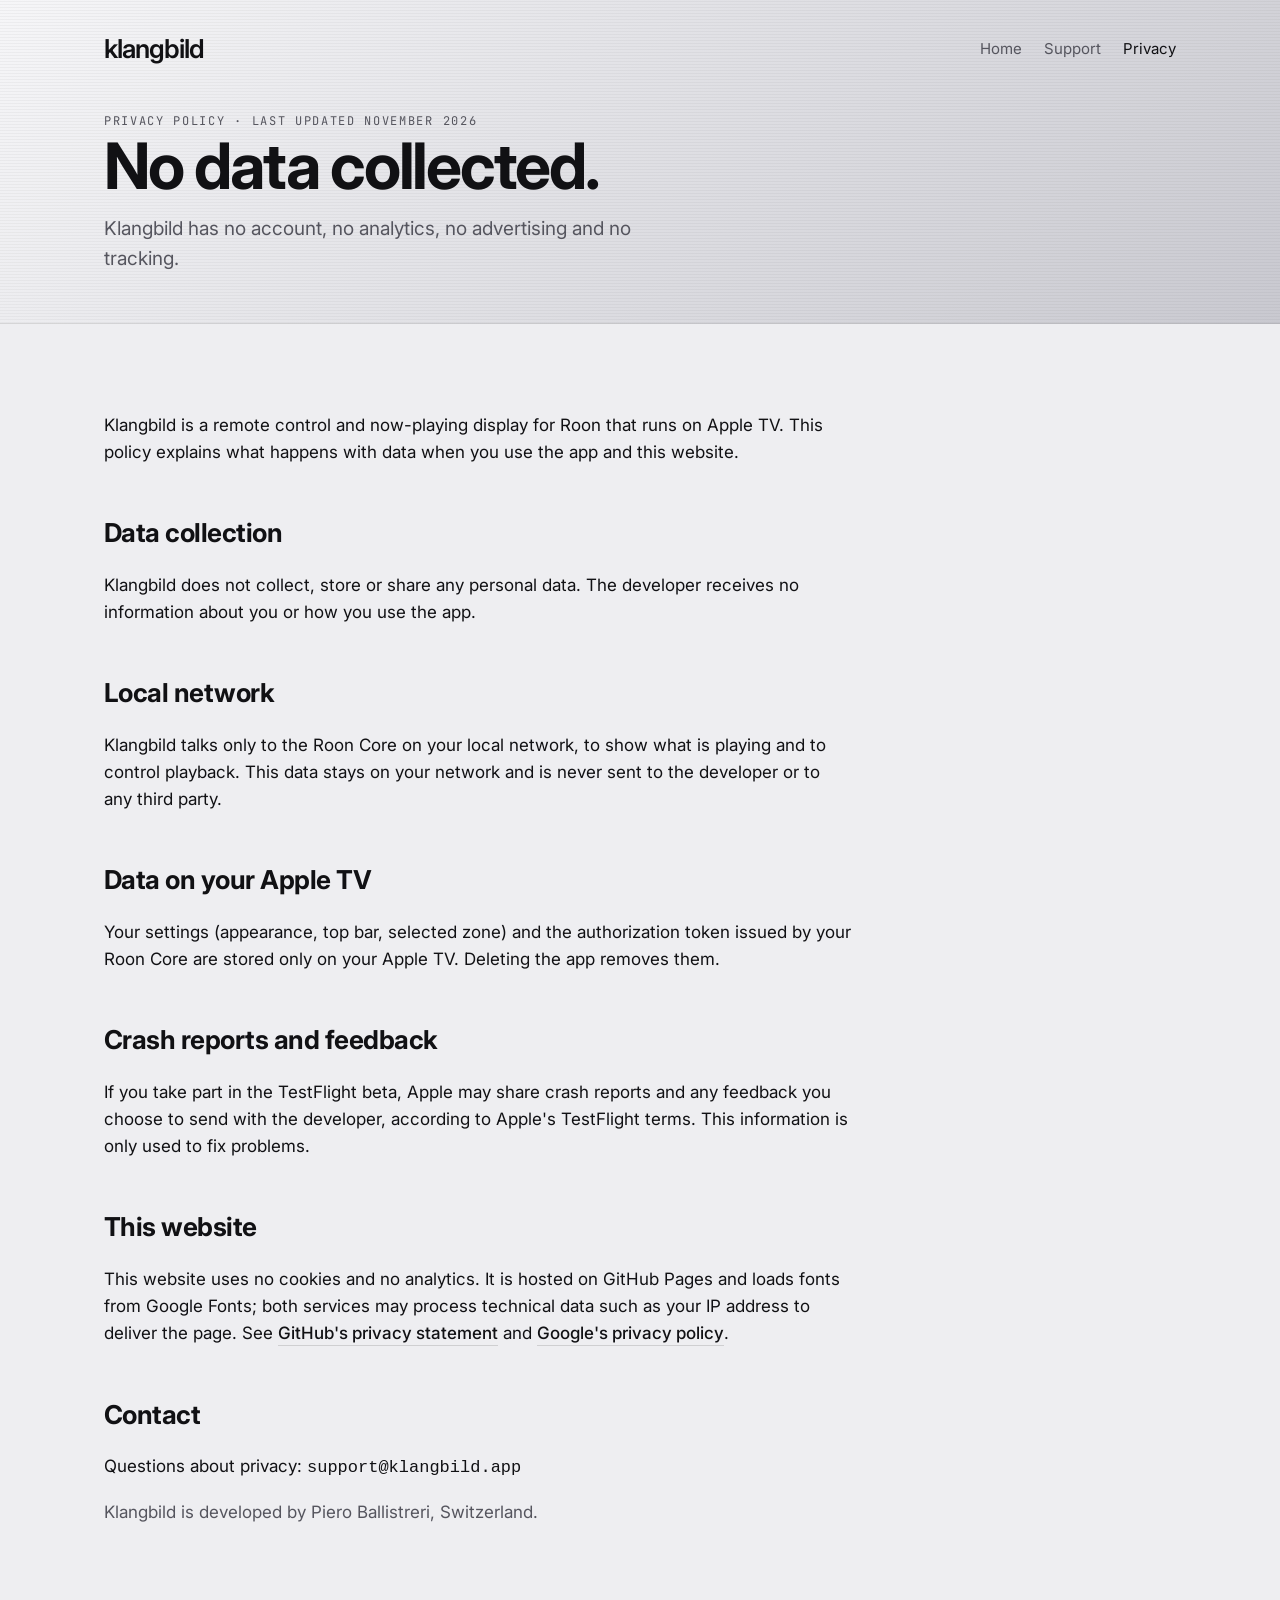
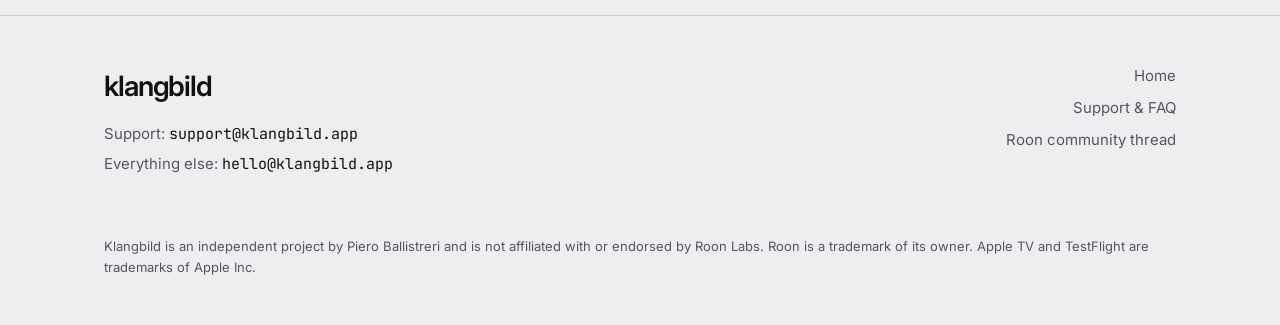
==== privacy/index.html @ 245a462f "Publish klangbild.app Co-Authored-By: Claude Opus 5.5 <noreply@anthropic.com> Claude-Session: https:" ====
<!doctype html>
<html lang="en">
<head>
<meta charset="utf-8">
<meta name="viewport" content="width=device-width, initial-scale=1, viewport-fit=cover">
<title>Klangbild Privacy Policy</title>
<meta name="description" content="Klangbild does not collect any personal data.">
<link rel="icon" type="image/png" href="../img/favicon.png">
<link rel="apple-touch-icon" href="../img/apple-touch-icon.png">
<link rel="preconnect" href="https://fonts.googleapis.com">
<link rel="preconnect" href="https://fonts.gstatic.com" crossorigin>
<link rel="stylesheet" href="https://fonts.googleapis.com/css2?family=Inter:opsz,wght@14..32,400;14..32,500;14..32,600;14..32,700&family=JetBrains+Mono:wght@400;500&display=swap">
<link rel="stylesheet" href="../assets/site.css">
</head>
<body>

<header class="panel compact">
  <div class="wrap">
    <div class="topbar">
      <a class="home mini-mark" href="../">klangbild</a>
      <nav aria-label="Main">
        <a href="../">Home</a>
        <a href="../support/">Support</a>
        <a href="./" aria-current="page">Privacy</a>
      </nav>
    </div>
    <div>
      <span class="label">Privacy policy · Last updated November 2026</span>
      <h1 class="page-title">No data collected.</h1>
      <p class="page-lede">Klangbild has no account, no analytics, no advertising and no tracking.</p>
    </div>
  </div>
</header>

<main>
  <section>
    <div class="wrap">
      <div class="prose">
        <p>Klangbild is a remote control and now-playing display for Roon that runs on Apple TV. This policy explains what happens with data when you use the app and this website.</p>

        <h2>Data collection</h2>
        <p>Klangbild does not collect, store or share any personal data. The developer receives no information about you or how you use the app.</p>

        <h2>Local network</h2>
        <p>Klangbild talks only to the Roon Core on your local network, to show what is playing and to control playback. This data stays on your network and is never sent to the developer or to any third party.</p>

        <h2>Data on your Apple TV</h2>
        <p>Your settings (appearance, top bar, selected zone) and the authorization token issued by your Roon Core are stored only on your Apple TV. Deleting the app removes them.</p>

        <h2>Crash reports and feedback</h2>
        <p>If you take part in the TestFlight beta, Apple may share crash reports and any feedback you choose to send with the developer, according to Apple's TestFlight terms. This information is only used to fix problems.</p>

        <h2>This website</h2>
        <p>This website uses no cookies and no analytics. It is hosted on GitHub Pages and loads fonts from Google Fonts; both services may process technical data such as your IP address to deliver the page. See <a class="link" href="https://docs.github.com/en/site-policy/privacy-policies/github-general-privacy-statement">GitHub's privacy statement</a> and <a class="link" href="https://policies.google.com/privacy">Google's privacy policy</a>.</p>

        <h2>Contact</h2>
        <p>Questions about privacy: <code>support@klangbild.app</code></p>
        <p class="muted">Klangbild is developed by Piero Ballistreri, Switzerland.</p>
      </div>
    </div>
  </section>
</main>

<footer>
  <div class="wrap">
    <div>
      <div class="footer-mark">klangbild</div>
      <div class="contact">
        <span>Support: <code>support@klangbild.app</code></span>
        <span>Everything else: <code>hello@klangbild.app</code></span>
      </div>
    </div>
    <div class="footer-links">
      <a href="../">Home</a>
      <a href="../support/">Support &amp; FAQ</a>
      <a href="https://community.roonlabs.com/t/klangbild-a-modern-roon-remote-now-playing-display-for-apple-tv-public-beta/326924">Roon community thread</a>
    </div>
    <p class="fine">Klangbild is an independent project by Piero Ballistreri and is not affiliated with or endorsed by Roon Labs. Roon is a trademark of its owner. Apple TV and TestFlight are trademarks of Apple Inc.</p>
  </div>
</footer>

</body>
</html>
---- assets/site.css ----
/* Klangbild website.
   Layout: a hi-fi front panel. Brushed-aluminium header with the wordmark and a frequency scale,
   then a calm single column; sections are separated by scale rules, specs set like a data sheet. */
:root {
  --bg: #eeeef1;
  --panel-hi: #f6f6f8;
  --panel-lo: #c9c9d0;
  --ink: #111114;
  --ink-soft: #55555e;
  --line: rgba(17, 17, 20, 0.14);
  --button: #111114;
  --button-ink: #f6f6f8;
  --brush: rgba(0, 0, 0, 0.035);
  --led: #2fbf5f;
  --font-display: "Inter", "SF Pro Display", -apple-system, "Helvetica Neue", Arial, sans-serif;
  --font-body: "Inter", "SF Pro Text", -apple-system, "Helvetica Neue", Arial, sans-serif;
  --font-mono: "JetBrains Mono", "SF Mono", ui-monospace, Menlo, Consolas, monospace;
  --wrap: 1120px;
  color-scheme: light;
}
@media (prefers-color-scheme: dark) {
  :root:not([data-theme="light"]) {
    --bg: #0d0d10; --panel-hi: #2a2a30; --panel-lo: #121216; --ink: #f2f2f5; --ink-soft: #a3a3ad;
    --line: rgba(242, 242, 245, 0.14); --button: #f2f2f5; --button-ink: #111114;
    --brush: rgba(255, 255, 255, 0.03); color-scheme: dark;
  }
}
:root[data-theme="dark"] {
  --bg: #0d0d10; --panel-hi: #2a2a30; --panel-lo: #121216; --ink: #f2f2f5; --ink-soft: #a3a3ad;
  --line: rgba(242, 242, 245, 0.14); --button: #f2f2f5; --button-ink: #111114;
  --brush: rgba(255, 255, 255, 0.03); color-scheme: dark;
}

* { box-sizing: border-box; }
html { -webkit-text-size-adjust: 100%; }
body {
  margin: 0;
  background: var(--bg);
  color: var(--ink);
  font-family: var(--font-body);
  font-size: 17px;
  line-height: 1.6;
  -webkit-font-smoothing: antialiased;
}
img { max-width: 100%; height: auto; }
a { color: inherit; }
:focus-visible { outline: 2px solid var(--ink); outline-offset: 3px; border-radius: 6px; }
.wrap {
  max-width: var(--wrap);
  margin: 0 auto;
  padding-left: max(24px, env(safe-area-inset-left, 0px));
  padding-right: max(24px, env(safe-area-inset-right, 0px));
}
h1, h2, h3 { font-family: var(--font-display); text-wrap: balance; margin: 0; }
p { margin: 0; }
.label {
  font-family: var(--font-mono);
  font-size: 12px;
  letter-spacing: 0.14em;
  text-transform: uppercase;
  color: var(--ink-soft);
}

/* Header: brushed aluminium front panel */
.panel {
  background:
    repeating-linear-gradient(0deg, var(--brush) 0 1px, transparent 1px 3px),
    linear-gradient(135deg, var(--panel-hi), var(--panel-lo));
  border-bottom: 1px solid var(--line);
}
.panel > .wrap { padding-block: 28px 72px; display: grid; gap: 56px; }
.panel.compact > .wrap { padding-block: 28px 48px; gap: 36px; }
.topbar { display: flex; align-items: center; justify-content: space-between; gap: 16px; flex-wrap: wrap; }
.topbar nav { display: flex; gap: 22px; font-size: 15px; flex-wrap: wrap; }
.topbar nav a { text-decoration: none; color: var(--ink-soft); }
.topbar nav a:hover, .topbar nav a[aria-current="page"] { color: var(--ink); }
.home { text-decoration: none; }
.led { display: inline-flex; align-items: center; gap: 10px; }
.led::before {
  content: ""; width: 9px; height: 9px; border-radius: 50%;
  background: var(--led); box-shadow: 0 0 10px var(--led);
}
.mini-mark { font-family: var(--font-display); font-weight: 600; font-size: 26px; letter-spacing: -0.04em; }

.hero { display: grid; grid-template-columns: minmax(0, 1fr) minmax(0, 1.3fr); gap: 56px; align-items: center; }
.wordmark {
  font-family: var(--font-display);
  font-weight: 600;
  font-size: clamp(56px, 9vw, 112px);
  letter-spacing: -0.045em;
  line-height: 0.95;
}
.scale { margin-top: 26px; max-width: 420px; }
.scale svg { display: block; width: 100%; height: 26px; color: var(--ink); }
.scale .ends { display: flex; justify-content: space-between; margin-top: 4px; }
.lede { margin-top: 28px; font-size: 21px; line-height: 1.45; max-width: 30ch; }
.actions { margin-top: 32px; display: flex; flex-wrap: wrap; gap: 12px 20px; align-items: center; }
.button {
  display: inline-flex; align-items: center; gap: 10px;
  padding: 14px 24px; border-radius: 999px;
  background: var(--button); color: var(--button-ink);
  font-weight: 600; font-size: 16px; text-decoration: none;
  transition: transform 0.15s ease, box-shadow 0.15s ease;
}
.button:hover { transform: translateY(-1px); box-shadow: 0 10px 24px rgba(0, 0, 0, 0.18); }
.link { font-weight: 500; text-decoration: none; border-bottom: 1px solid var(--line); padding-bottom: 2px; }
.link:hover { border-bottom-color: var(--ink); }
.model { margin-top: 20px; }

.tv-frame {
  border-radius: 14px;
  padding: 10px;
  background: #121214;
  box-shadow: 0 30px 70px rgba(0, 0, 0, 0.28), 0 2px 0 rgba(255, 255, 255, 0.08) inset;
}
.tv-frame img { display: block; width: 100%; height: auto; aspect-ratio: 16 / 9; object-fit: cover; border-radius: 6px; }
.tv-stand { width: 22%; height: 10px; margin: 0 auto; background: linear-gradient(#2a2a2e, #141416); border-radius: 0 0 8px 8px; }

/* Sections */
section { padding-block: 88px; }
.rule { border: 0; height: 18px; margin: 0; background:
  linear-gradient(var(--line), var(--line)) top / 100% 1px no-repeat,
  repeating-linear-gradient(90deg, var(--line) 0 1px, transparent 1px 24px) top / 100% 7px no-repeat,
  repeating-linear-gradient(90deg, var(--line) 0 1px, transparent 1px 120px) top / 100% 14px no-repeat; }
.section-head { display: grid; gap: 14px; max-width: 640px; margin-bottom: 48px; }
.section-head h2 { font-size: clamp(32px, 4.4vw, 46px); letter-spacing: -0.03em; line-height: 1.08; }
.section-head p { color: var(--ink-soft); font-size: 19px; }

.features { display: grid; grid-template-columns: repeat(3, minmax(0, 1fr)); gap: 40px 48px; }
.feature { display: grid; gap: 10px; align-content: start; }
.feature svg { width: 28px; height: 28px; color: var(--ink); }
.feature h3 { font-size: 20px; letter-spacing: -0.01em; }
.feature p { color: var(--ink-soft); font-size: 16px; }

.gallery { display: grid; gap: 28px; }
.gallery .row { display: grid; gap: 20px; }
.gallery .two { grid-template-columns: repeat(2, minmax(0, 1fr)); }
.gallery .three { grid-template-columns: repeat(3, minmax(0, 1fr)); }
.gallery figure { margin: 0; display: grid; gap: 10px; align-content: start; }
.gallery img { display: block; width: 100%; height: auto; aspect-ratio: 16 / 9; object-fit: cover; border-radius: 10px; box-shadow: 0 14px 36px rgba(0, 0, 0, 0.16); }
.gallery figcaption { color: var(--ink-soft); font-size: 15px; }

.steps { display: grid; grid-template-columns: repeat(3, minmax(0, 1fr)); gap: 24px; counter-reset: step; }
.step { border-top: 2px solid var(--ink); padding-top: 18px; display: grid; gap: 8px; align-content: start; }
.step .label::after { counter-increment: step; content: " " counter(step, decimal-leading-zero); }
.step h3 { font-size: 20px; }
.step p { color: var(--ink-soft); font-size: 16px; }

.specs-wrap { overflow-x: auto; }
.specs { width: 100%; border-collapse: collapse; font-size: 16px; }
.specs th, .specs td { text-align: left; padding: 14px 0; border-bottom: 1px solid var(--line); vertical-align: top; }
.specs th { width: 34%; font-family: var(--font-mono); font-weight: 500; font-size: 13px; letter-spacing: 0.08em; text-transform: uppercase; color: var(--ink-soft); padding-right: 24px; }

/* Text pages (support, privacy) */
.page-title { font-size: clamp(40px, 6vw, 64px); letter-spacing: -0.035em; line-height: 1.02; }
.page-lede { margin-top: 16px; color: var(--ink-soft); font-size: 19px; max-width: 46ch; }
.prose { max-width: 68ch; display: grid; gap: 18px; }
.prose h2 { font-size: 26px; letter-spacing: -0.02em; margin-top: 28px; }
.prose p, .prose li { color: var(--ink); }
.prose ul, .prose ol { margin: 0; padding-left: 22px; display: grid; gap: 8px; }
.prose .muted { color: var(--ink-soft); }
.faq { display: grid; gap: 0; max-width: 76ch; }
.faq details { border-bottom: 1px solid var(--line); padding-block: 18px; }
.faq details:first-child { border-top: 1px solid var(--line); }
.faq summary { cursor: pointer; font-family: var(--font-display); font-weight: 600; font-size: 19px; list-style: none; display: flex; justify-content: space-between; gap: 16px; }
.faq summary::-webkit-details-marker { display: none; }
.faq summary::after { content: "+"; font-family: var(--font-mono); color: var(--ink-soft); }
.faq details[open] summary::after { content: "–"; }
.faq .answer { margin-top: 12px; color: var(--ink-soft); display: grid; gap: 10px; }
.faq .answer ol, .faq .answer ul { margin: 0; padding-left: 22px; display: grid; gap: 6px; }
.contact-card { display: grid; gap: 8px; padding: 24px; border: 1px solid var(--line); border-radius: 14px; max-width: 520px; }
.contact-card code, .contact code { font-family: var(--font-mono); font-size: 15px; color: var(--ink); user-select: all; }

footer { border-top: 1px solid var(--line); }
footer .wrap { padding-block: 48px; display: grid; grid-template-columns: minmax(0, 1fr) auto; gap: 32px; align-items: start; }
.footer-mark { font-family: var(--font-display); font-weight: 600; font-size: 28px; letter-spacing: -0.04em; }
.contact { display: grid; gap: 6px; margin-top: 14px; color: var(--ink-soft); font-size: 15px; }
.footer-links { display: grid; gap: 8px; font-size: 15px; justify-items: end; }
.footer-links a { text-decoration: none; color: var(--ink-soft); }
.footer-links a:hover { color: var(--ink); }
.fine { margin-top: 28px; grid-column: 1 / -1; font-size: 13px; color: var(--ink-soft); }

@media (max-width: 860px) {
  .hero { grid-template-columns: minmax(0, 1fr); gap: 40px; }
  .features { grid-template-columns: repeat(2, minmax(0, 1fr)); }
  .steps, .gallery .three { grid-template-columns: minmax(0, 1fr); }
}
@media (max-width: 560px) {
  body { font-size: 16px; }
  .features, .gallery .two { grid-template-columns: minmax(0, 1fr); }
  .topbar nav { gap: 16px; }
  section { padding-block: 64px; }
  footer .wrap { grid-template-columns: minmax(0, 1fr); }
  .footer-links { justify-items: start; }
}
@media (prefers-reduced-motion: reduce) { .button { transition: none; } .button:hover { transform: none; } }
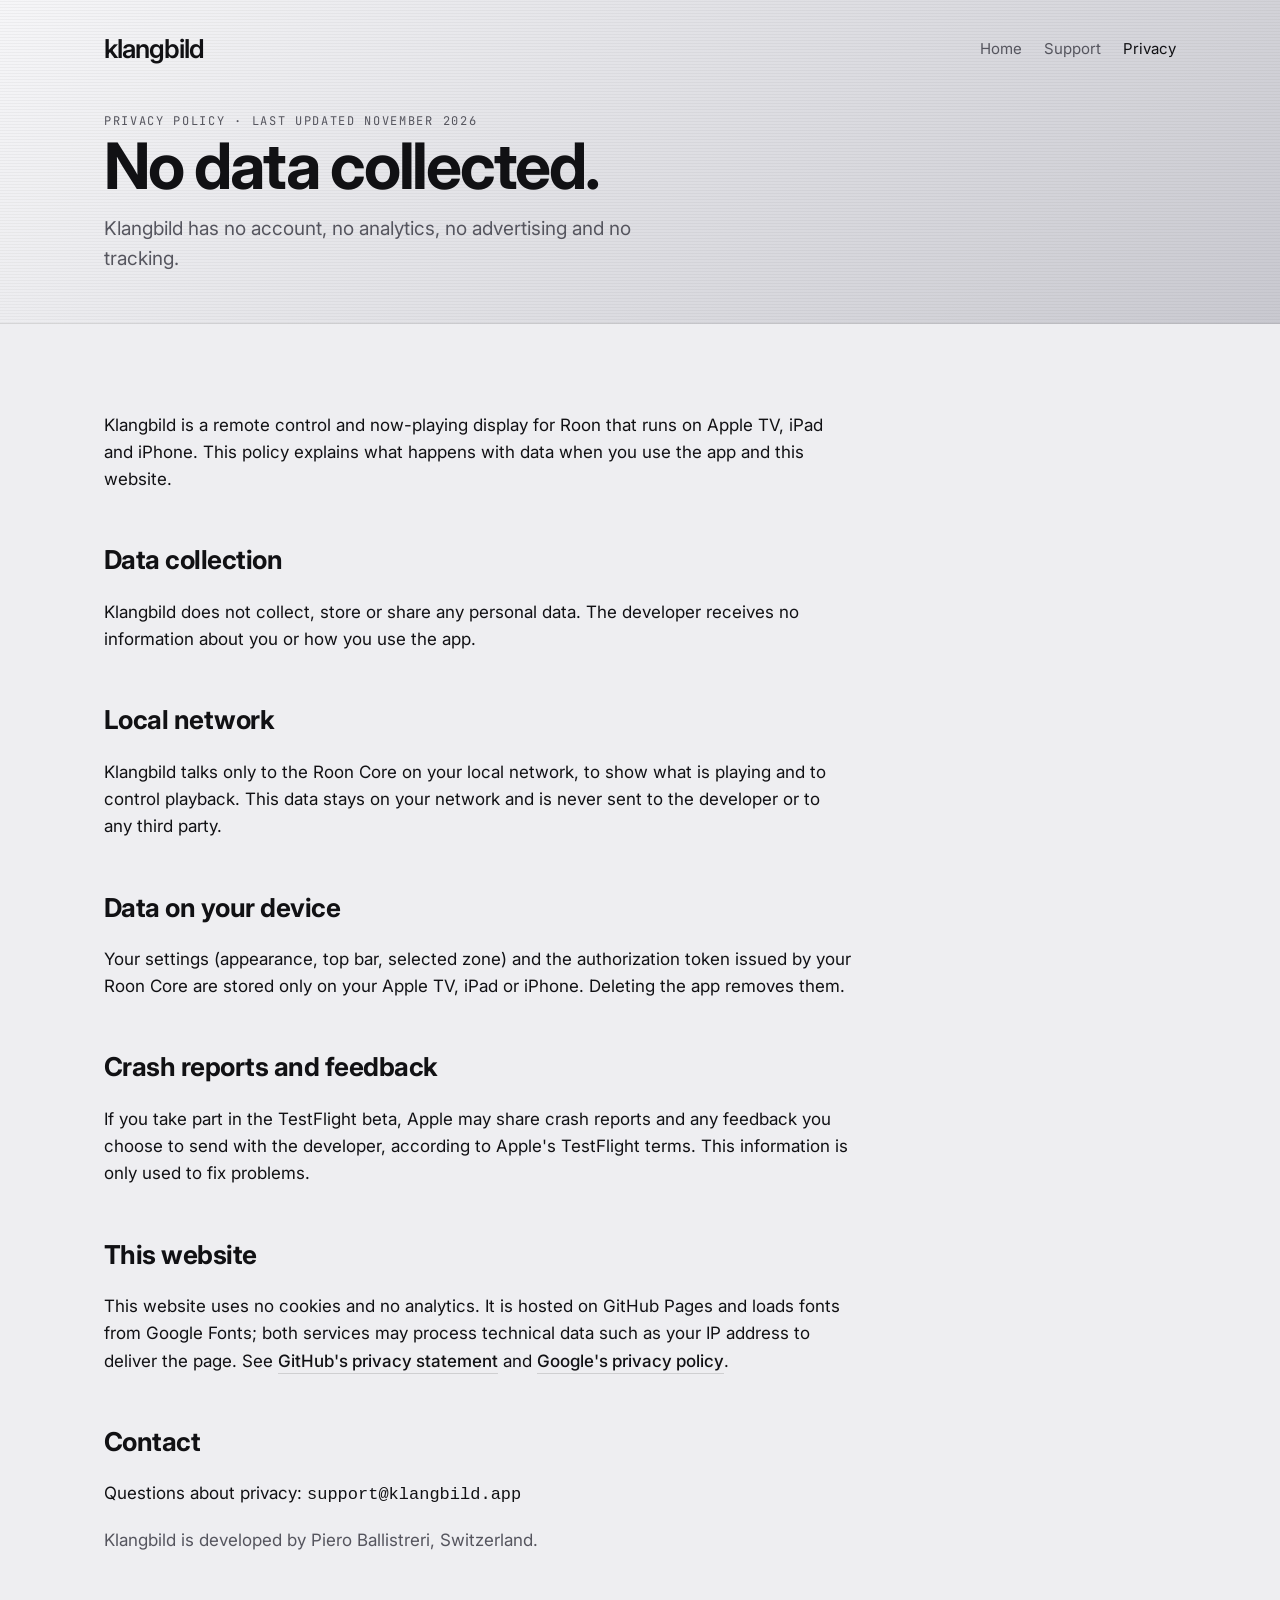
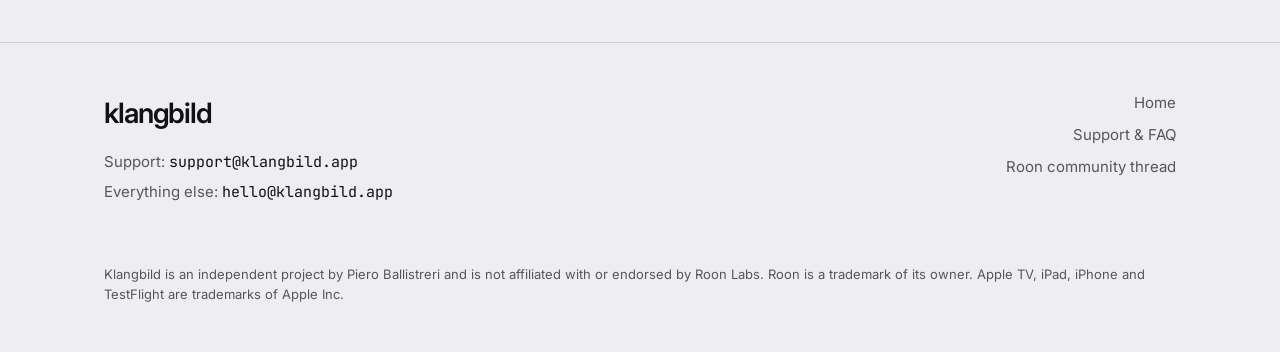
==== commit 3f75a9ae: "iPad and iPhone on the homepage Co-Authored-By: Claude Opus 5.5 <noreply@anthropic.com> Claude-Sessi" ====
--- a/privacy/index.html
+++ b/privacy/index.html
@@ -5,6 +5,7 @@
 <meta name="viewport" content="width=device-width, initial-scale=1, viewport-fit=cover">
 <title>Klangbild Privacy Policy</title>
 <meta name="description" content="Klangbild does not collect any personal data.">
+<link rel="canonical" href="https://klangbild.app/privacy/">
 <link rel="icon" type="image/png" href="../img/favicon.png">
 <link rel="apple-touch-icon" href="../img/apple-touch-icon.png">
 <link rel="preconnect" href="https://fonts.googleapis.com">
@@ -36,7 +37,7 @@
   <section>
     <div class="wrap">
       <div class="prose">
-        <p>Klangbild is a remote control and now-playing display for Roon that runs on Apple TV. This policy explains what happens with data when you use the app and this website.</p>
+        <p>Klangbild is a remote control and now-playing display for Roon that runs on Apple TV, iPad and iPhone. This policy explains what happens with data when you use the app and this website.</p>
 
         <h2>Data collection</h2>
         <p>Klangbild does not collect, store or share any personal data. The developer receives no information about you or how you use the app.</p>
@@ -44,8 +45,8 @@
         <h2>Local network</h2>
         <p>Klangbild talks only to the Roon Core on your local network, to show what is playing and to control playback. This data stays on your network and is never sent to the developer or to any third party.</p>
 
-        <h2>Data on your Apple TV</h2>
-        <p>Your settings (appearance, top bar, selected zone) and the authorization token issued by your Roon Core are stored only on your Apple TV. Deleting the app removes them.</p>
+        <h2>Data on your device</h2>
+        <p>Your settings (appearance, top bar, selected zone) and the authorization token issued by your Roon Core are stored only on your Apple TV, iPad or iPhone. Deleting the app removes them.</p>
 
         <h2>Crash reports and feedback</h2>
         <p>If you take part in the TestFlight beta, Apple may share crash reports and any feedback you choose to send with the developer, according to Apple's TestFlight terms. This information is only used to fix problems.</p>
@@ -75,7 +76,7 @@
       <a href="../support/">Support &amp; FAQ</a>
       <a href="https://community.roonlabs.com/t/klangbild-a-modern-roon-remote-now-playing-display-for-apple-tv-public-beta/326924">Roon community thread</a>
     </div>
-    <p class="fine">Klangbild is an independent project by Piero Ballistreri and is not affiliated with or endorsed by Roon Labs. Roon is a trademark of its owner. Apple TV and TestFlight are trademarks of Apple Inc.</p>
+    <p class="fine">Klangbild is an independent project by Piero Ballistreri and is not affiliated with or endorsed by Roon Labs. Roon is a trademark of its owner. Apple TV, iPad, iPhone and TestFlight are trademarks of Apple Inc.</p>
   </div>
 </footer>
 
--- a/assets/site.css
+++ b/assets/site.css
@@ -138,6 +138,9 @@
 .gallery .three { grid-template-columns: repeat(3, minmax(0, 1fr)); }
 .gallery figure { margin: 0; display: grid; gap: 10px; align-content: start; }
 .gallery img { display: block; width: 100%; height: auto; aspect-ratio: 16 / 9; object-fit: cover; border-radius: 10px; box-shadow: 0 14px 36px rgba(0, 0, 0, 0.16); }
+.gallery .ipad img { aspect-ratio: 1600 / 1050; }
+.ipad-head { margin-top: 72px; }
+.ipad-head h3 { font-size: clamp(26px, 3.4vw, 34px); letter-spacing: -0.02em; line-height: 1.1; }
 .gallery figcaption { color: var(--ink-soft); font-size: 15px; }
 
 .steps { display: grid; grid-template-columns: repeat(3, minmax(0, 1fr)); gap: 24px; counter-reset: step; }
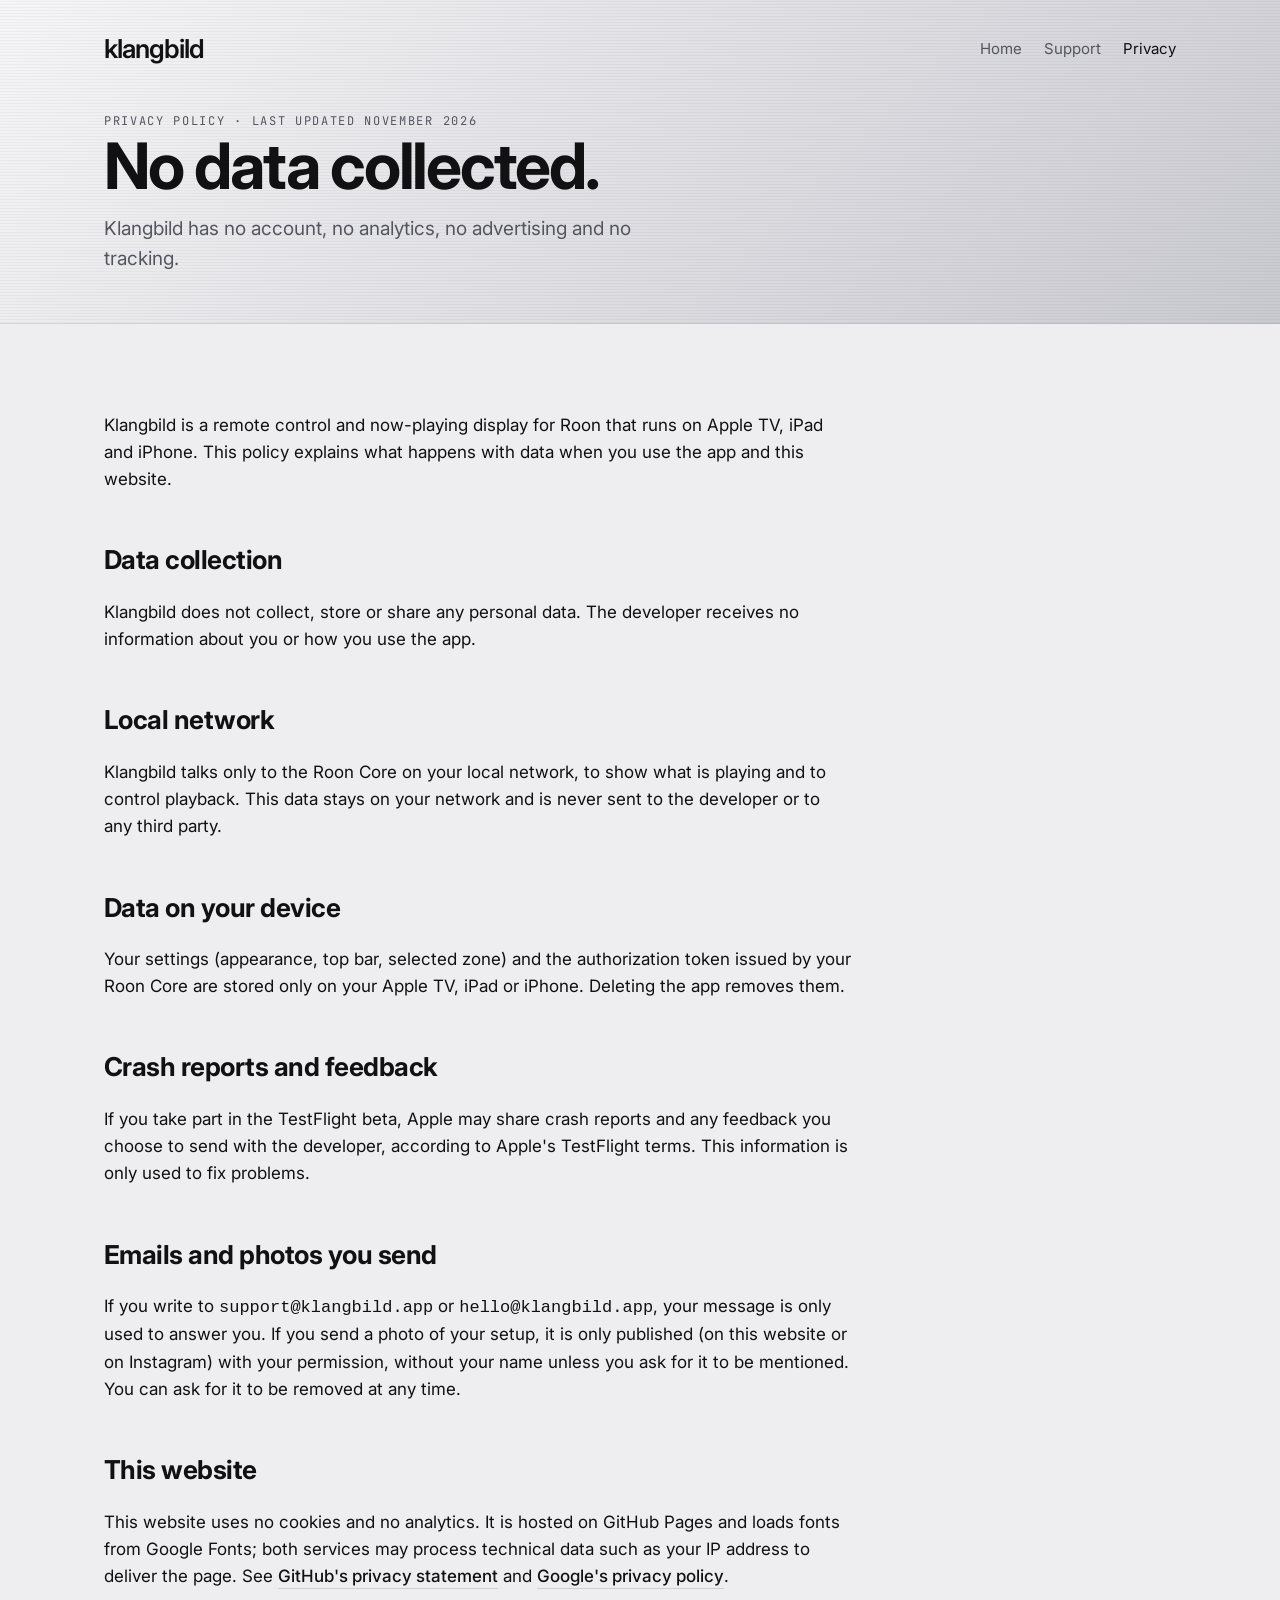
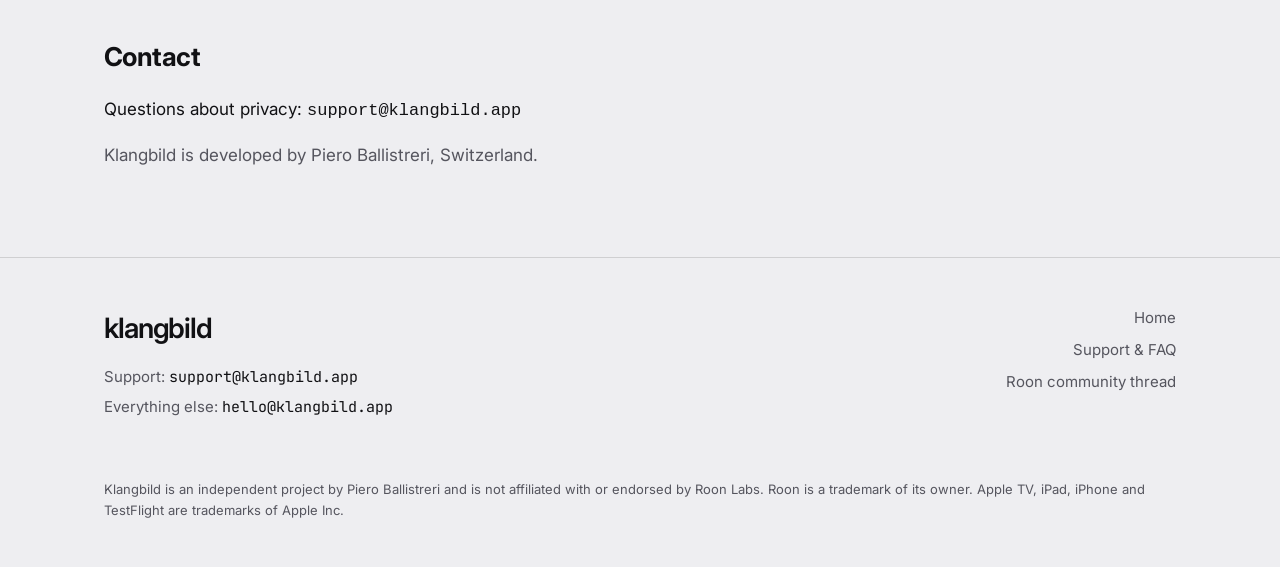
==== commit 990b5883: "Support: new settings paths (Behavior, Keep Screen On); privacy: emails and photos Co-Authored-By: C" ====
--- a/privacy/index.html
+++ b/privacy/index.html
@@ -51,6 +51,9 @@
         <h2>Crash reports and feedback</h2>
         <p>If you take part in the TestFlight beta, Apple may share crash reports and any feedback you choose to send with the developer, according to Apple's TestFlight terms. This information is only used to fix problems.</p>
 
+        <h2>Emails and photos you send</h2>
+        <p>If you write to <code>support@klangbild.app</code> or <code>hello@klangbild.app</code>, your message is only used to answer you. If you send a photo of your setup, it is only published (on this website or on Instagram) with your permission, without your name unless you ask for it to be mentioned. You can ask for it to be removed at any time.</p>
+
         <h2>This website</h2>
         <p>This website uses no cookies and no analytics. It is hosted on GitHub Pages and loads fonts from Google Fonts; both services may process technical data such as your IP address to deliver the page. See <a class="link" href="https://docs.github.com/en/site-policy/privacy-policies/github-general-privacy-statement">GitHub's privacy statement</a> and <a class="link" href="https://policies.google.com/privacy">Google's privacy policy</a>.</p>
 
--- a/assets/site.css
+++ b/assets/site.css
@@ -139,6 +139,7 @@
 .gallery figure { margin: 0; display: grid; gap: 10px; align-content: start; }
 .gallery img { display: block; width: 100%; height: auto; aspect-ratio: 16 / 9; object-fit: cover; border-radius: 10px; box-shadow: 0 14px 36px rgba(0, 0, 0, 0.16); }
 .gallery .ipad img { aspect-ratio: 1600 / 1050; }
+.gallery .home-photo img { aspect-ratio: 4 / 3; }
 .ipad-head { margin-top: 72px; }
 .ipad-head h3 { font-size: clamp(26px, 3.4vw, 34px); letter-spacing: -0.02em; line-height: 1.1; }
 .gallery figcaption { color: var(--ink-soft); font-size: 15px; }
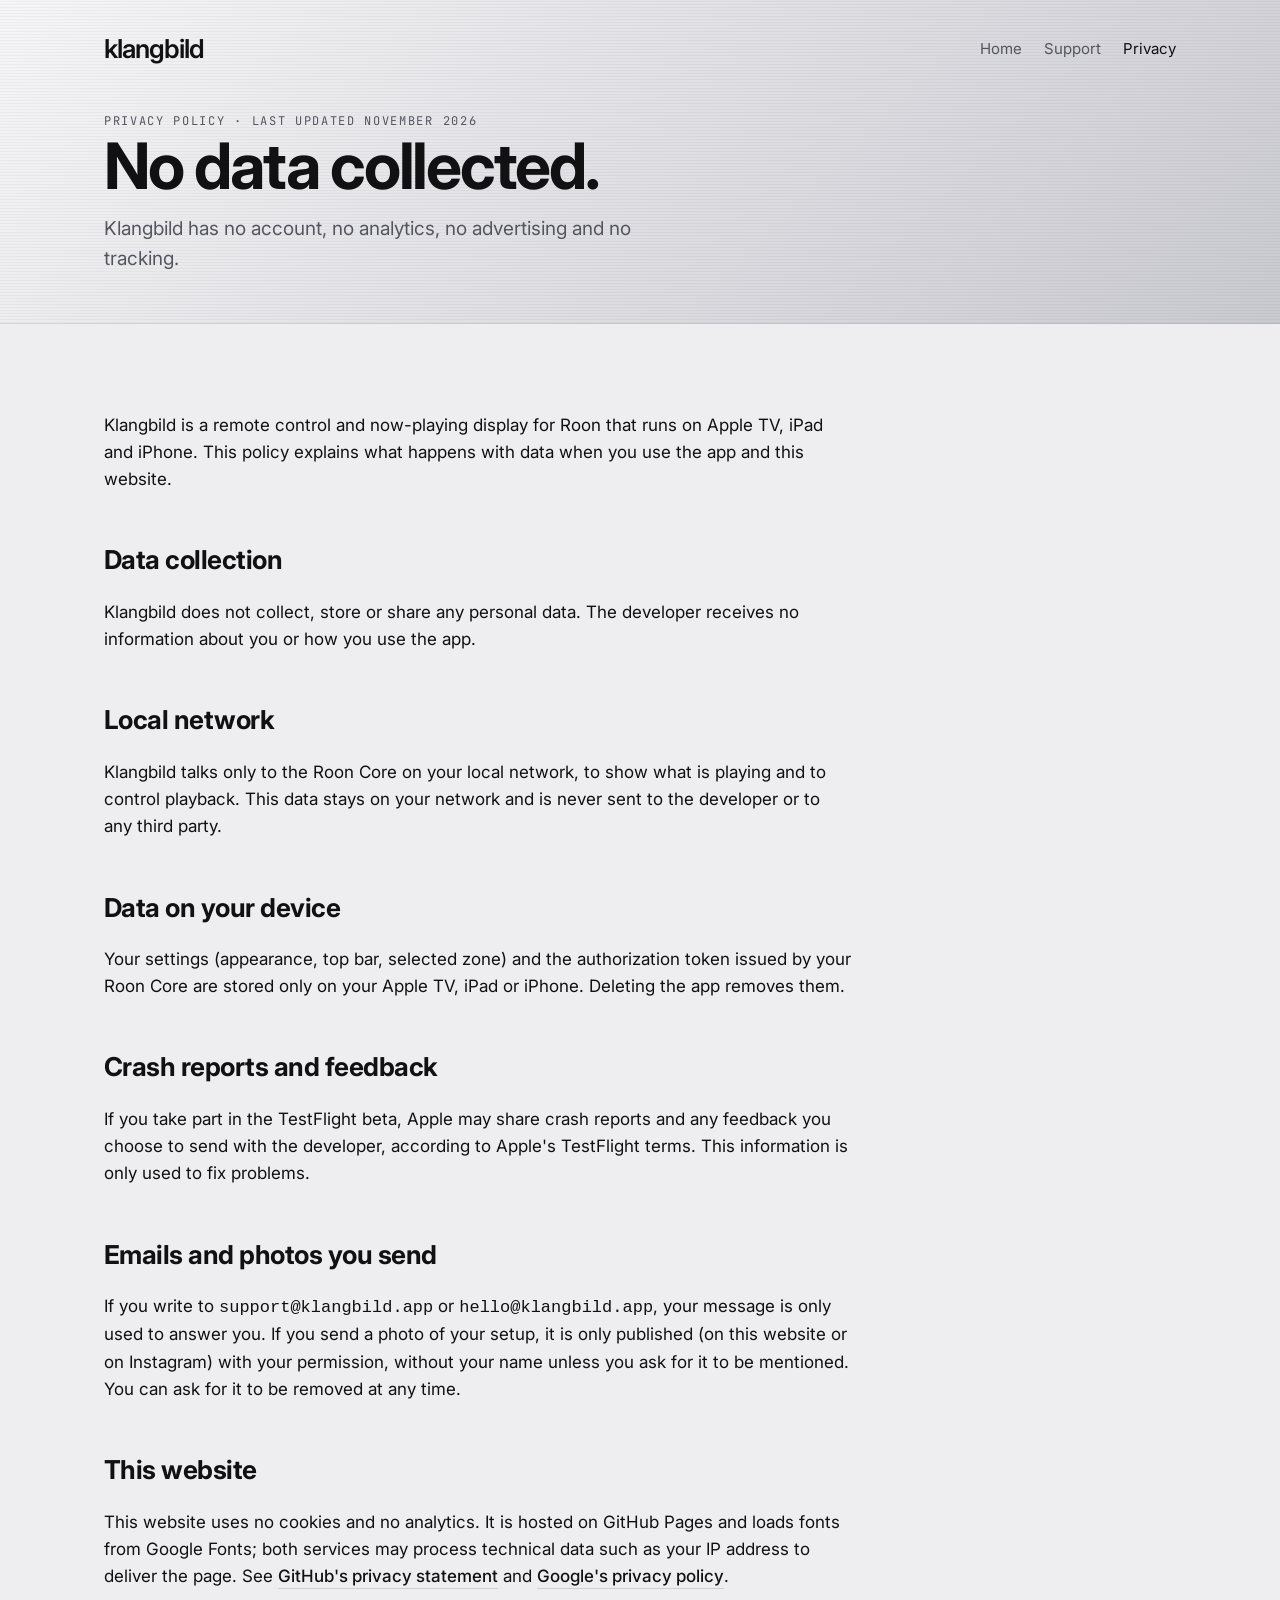
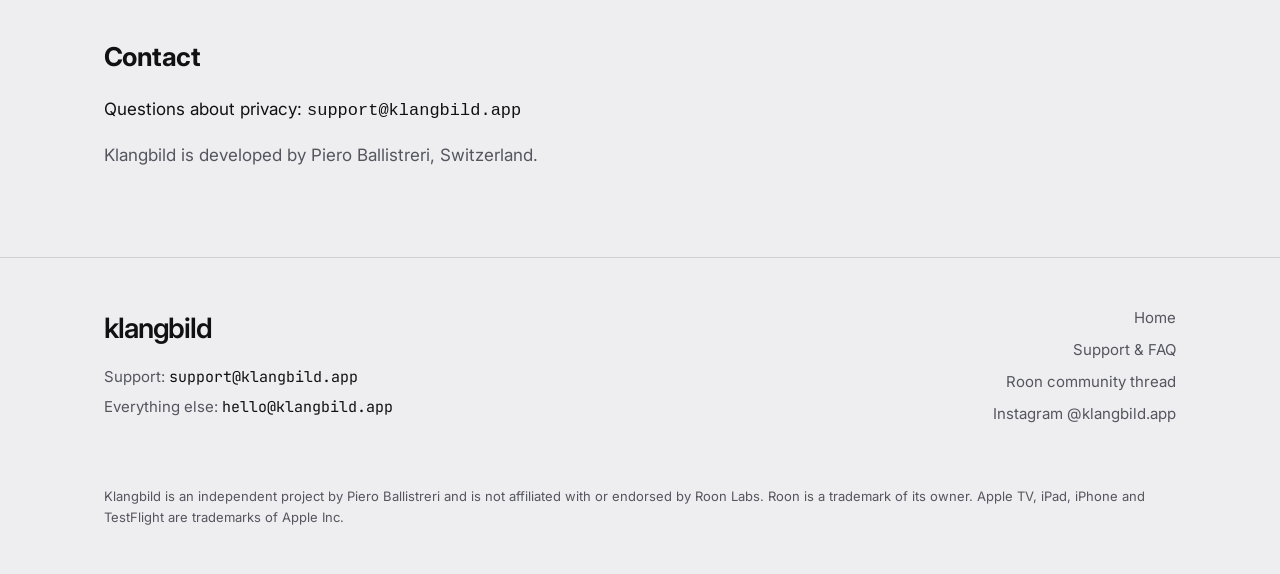
==== commit 98b032f7: "Instagram @klangbild.app on the website Co-Authored-By: Claude Opus 5.5 <noreply@anthropic.com> Clau" ====
--- a/privacy/index.html
+++ b/privacy/index.html
@@ -78,6 +78,7 @@
       <a href="../">Home</a>
       <a href="../support/">Support &amp; FAQ</a>
       <a href="https://community.roonlabs.com/t/klangbild-a-modern-roon-remote-now-playing-display-for-apple-tv-public-beta/326924">Roon community thread</a>
+      <a href="https://www.instagram.com/klangbild.app/">Instagram @klangbild.app</a>
     </div>
     <p class="fine">Klangbild is an independent project by Piero Ballistreri and is not affiliated with or endorsed by Roon Labs. Roon is a trademark of its owner. Apple TV, iPad, iPhone and TestFlight are trademarks of Apple Inc.</p>
   </div>
--- a/assets/site.css
+++ b/assets/site.css
@@ -198,3 +198,6 @@
   .footer-links { justify-items: start; }
 }
 @media (prefers-reduced-motion: reduce) { .button { transition: none; } .button:hover { transform: none; } }
+
+.share-setup { color: var(--ink-soft); font-size: 16px; line-height: 1.6; margin: 4px 0 0; }
+.share-setup .link { margin-left: 0; white-space: nowrap; }
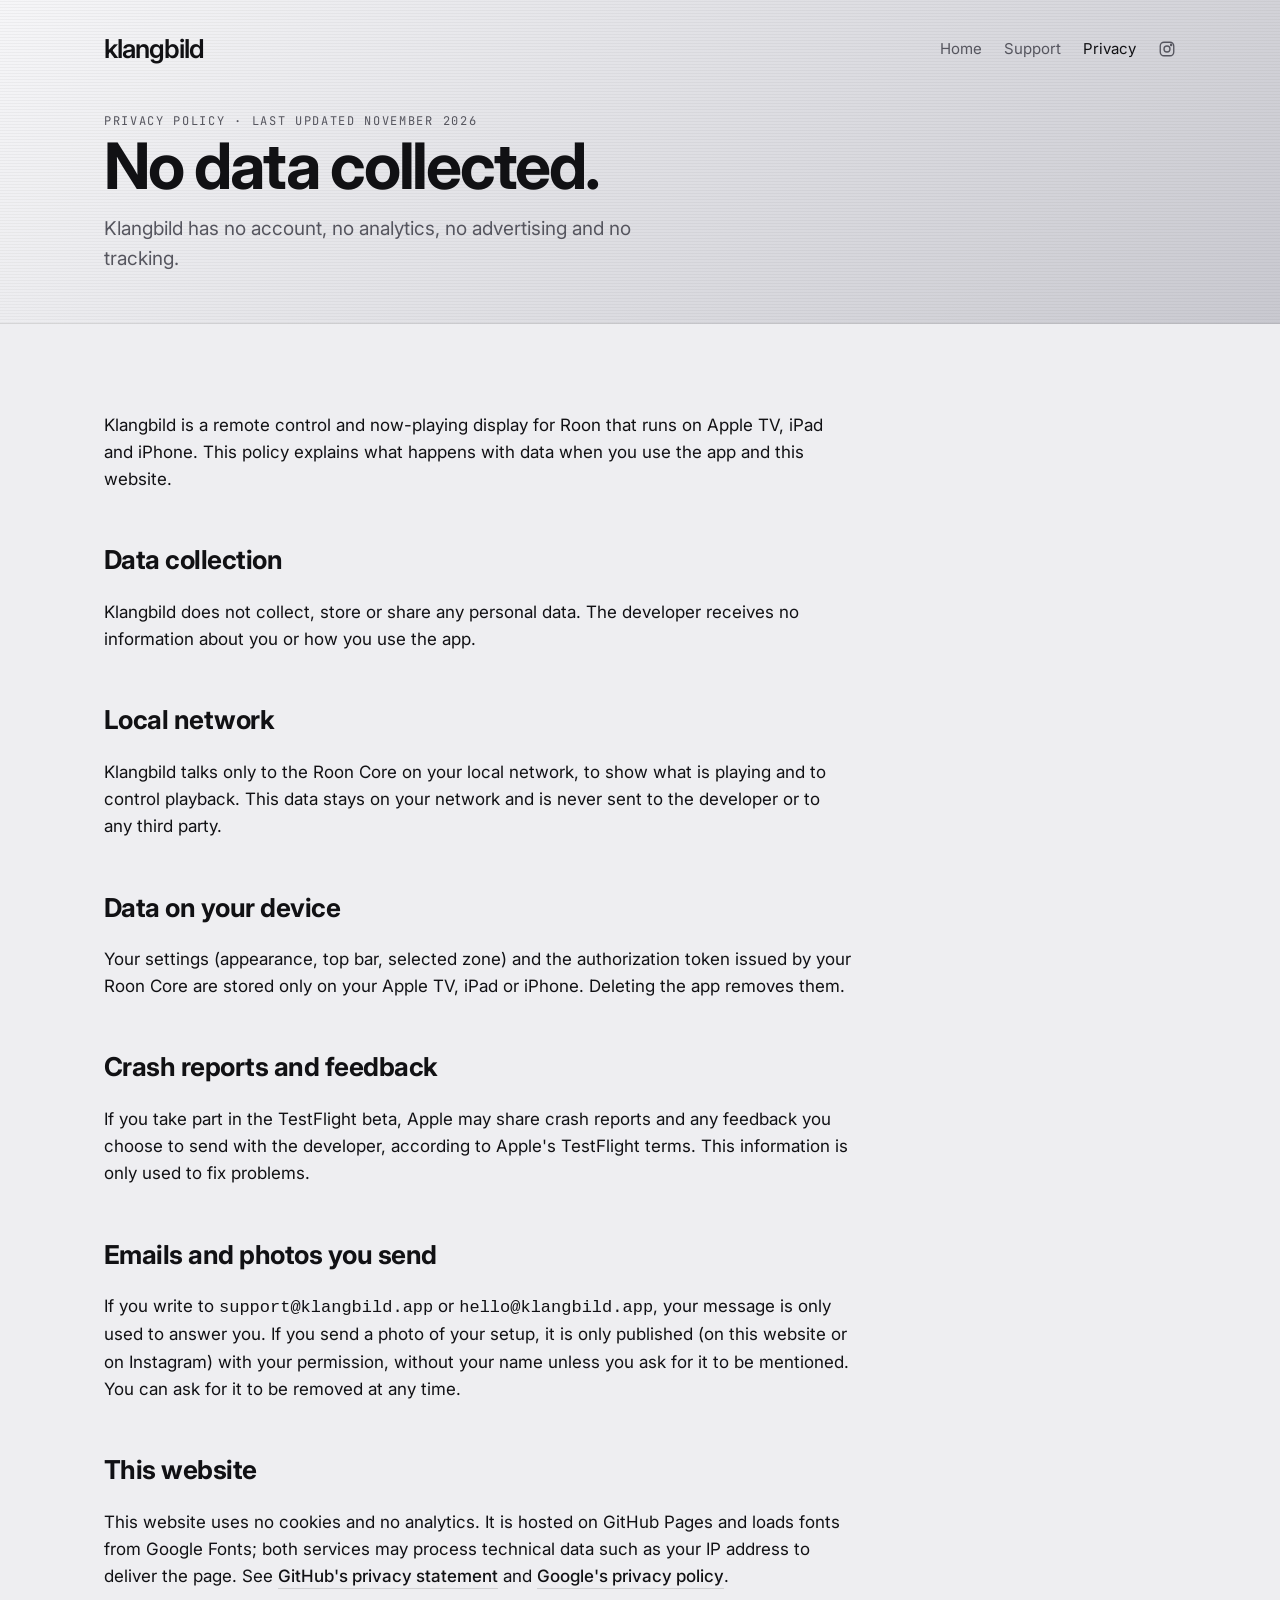
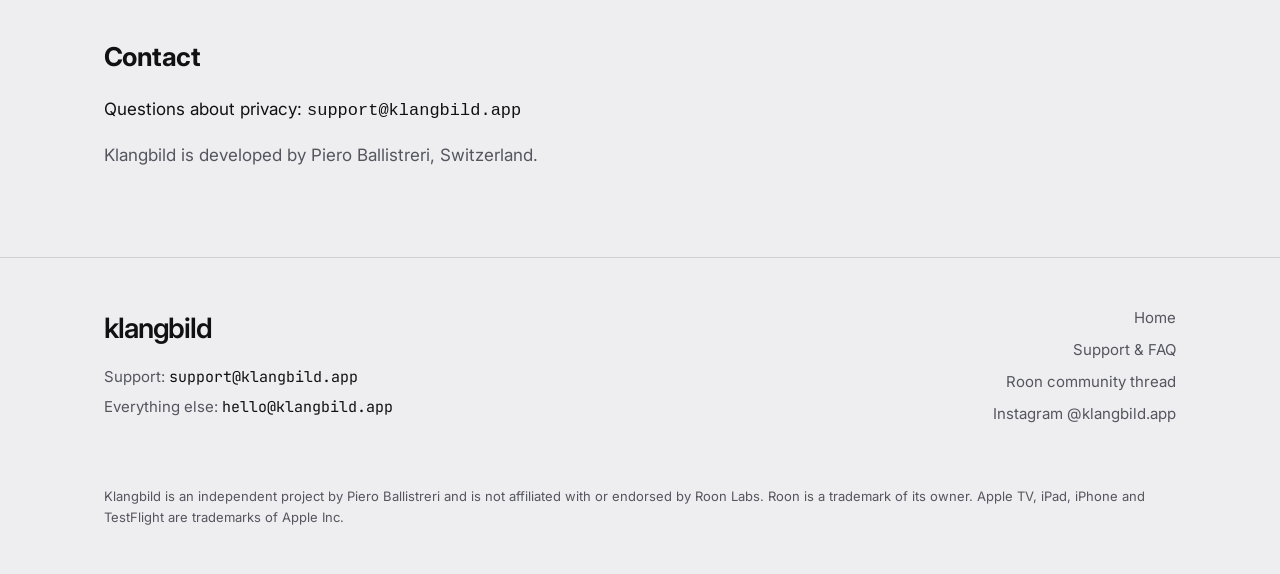
==== commit 31740630: "Instagram icon in the top navigation on all pages" ====
--- a/privacy/index.html
+++ b/privacy/index.html
@@ -23,6 +23,7 @@
         <a href="../">Home</a>
         <a href="../support/">Support</a>
         <a href="./" aria-current="page">Privacy</a>
+        <a class="nav-ig" href="https://www.instagram.com/klangbild.app/" aria-label="Instagram @klangbild.app" title="Instagram @klangbild.app"><svg width="18" height="18" viewBox="0 0 24 24" fill="none" stroke="currentColor" stroke-width="1.8" stroke-linecap="round" stroke-linejoin="round" aria-hidden="true"><rect x="3" y="3" width="18" height="18" rx="5"/><circle cx="12" cy="12" r="4"/><circle cx="17.5" cy="6.5" r="0.8" fill="currentColor"/></svg></a>
       </nav>
     </div>
     <div>
--- a/assets/site.css
+++ b/assets/site.css
@@ -74,6 +74,7 @@
 .topbar nav { display: flex; gap: 22px; font-size: 15px; flex-wrap: wrap; }
 .topbar nav a { text-decoration: none; color: var(--ink-soft); }
 .topbar nav a:hover, .topbar nav a[aria-current="page"] { color: var(--ink); }
+.topbar nav .nav-ig { display: inline-flex; align-items: center; }
 .home { text-decoration: none; }
 .led { display: inline-flex; align-items: center; gap: 10px; }
 .led::before {
